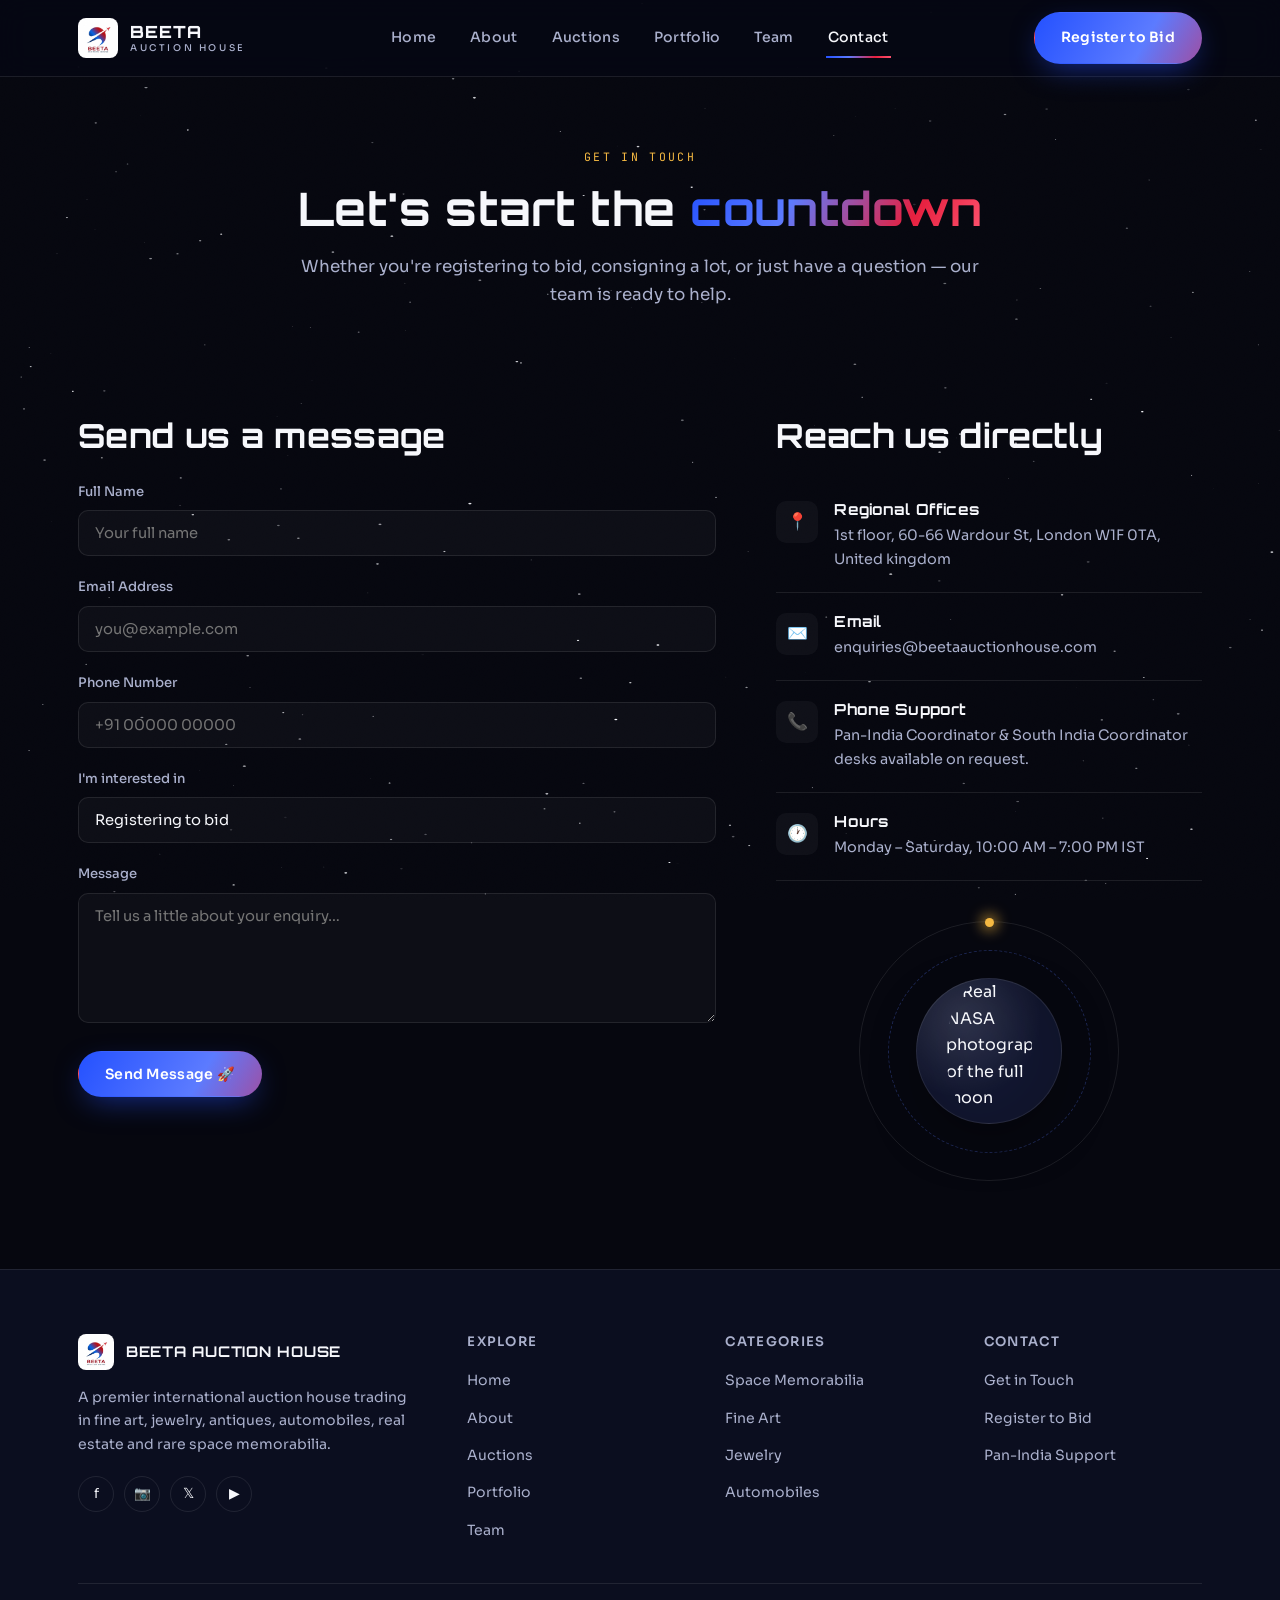
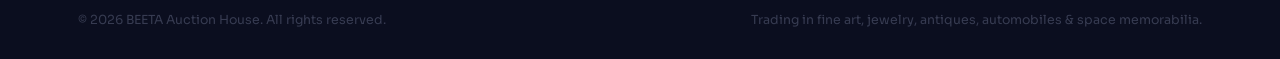
==== contact.html @ 9a831c0e "Add files via upload" ====
<!DOCTYPE html>
<html lang="en">
<head>
<meta charset="UTF-8">
<meta name="viewport" content="width=device-width, initial-scale=1.0">
<title>Contact — BEETA Auction House</title>
<meta name="description" content="Get in touch with BEETA Auction House to register for bidding, consign a lot, or ask a question.">
<link rel="icon" href="images/logo.jpeg">
<link rel="preconnect" href="https://fonts.googleapis.com">
<link href="https://fonts.googleapis.com/css2?family=Orbitron:wght@600;700;800;900&family=Sora:wght@400;500;600;700&family=JetBrains+Mono:wght@400;500;700&display=swap" rel="stylesheet">
<link rel="stylesheet" href="css/style.css">
</head>
<body>

<canvas id="starfield"></canvas>
<div class="grain"></div>

<header class="site-nav">
  <div class="nav-row">
    <a href="index.html" class="brand">
      <img src="images/logo.jpeg" alt="BEETA Auction House logo">
      <span class="name">BEETA<span>AUCTION HOUSE</span></span>
    </a>
    <nav class="main-links">
      <a href="index.html">Home</a>
      <a href="about.html">About</a>
      <a href="services.html">Auctions</a>
      <a href="portfolio.html">Portfolio</a>
      <a href="team.html">Team</a>
      <a href="contact.html">Contact</a>
    </nav>
    <div class="nav-cta">
      <a href="contact.html" class="btn btn-primary">Register to Bid</a>
      <button class="burger" aria-label="Toggle menu">☰</button>
    </div>
  </div>
</header>

<section class="page-hero">
  <div class="wrap">
    <span class="eyebrow">Get In Touch</span>
    <h1>Let's start the <span class="grad-text">countdown</span></h1>
    <p>Whether you're registering to bid, consigning a lot, or just have a question — our team is ready to help.</p>
  </div>
</section>

<section>
  <div class="wrap contact-grid">
    <div>
      <h2 style="margin-bottom:26px;">Send us a message</h2>
      <form id="contact-form" novalidate>
        <div class="form-field">
          <label for="fullname">Full Name</label>
          <input type="text" id="fullname" name="fullname" placeholder="Your full name" required>
        </div>
        <div class="form-field">
          <label for="email">Email Address</label>
          <input type="email" id="email" name="email" placeholder="you@example.com" required>
        </div>
        <div class="form-field">
          <label for="phone">Phone Number</label>
          <input type="tel" id="phone" name="phone" placeholder="+91 00000 00000">
        </div>
        <div class="form-field">
          <label for="interest">I'm interested in</label>
          <select id="interest" name="interest">
            <option>Registering to bid</option>
            <option>Consigning a lot</option>
            <option>Space &amp; aviation memorabilia</option>
            <option>Fine art &amp; sculpture</option>
            <option>Jewelry &amp; gemstones</option>
            <option>General enquiry</option>
          </select>
        </div>
        <div class="form-field">
          <label for="message">Message</label>
          <textarea id="message" name="message" placeholder="Tell us a little about your enquiry…" required></textarea>
        </div>
        <button type="submit" class="btn btn-primary">Send Message 🚀</button>
        <div class="form-success" id="form-success">Thank you — your message has landed safely. Our team will be in touch shortly.</div>
      </form>
    </div>

    <div>
      <h2 style="margin-bottom:26px;">Reach us directly</h2>
      <div class="info-card">
        <div class="ic">📍</div>
        <div>
          <h4>Regional Offices</h4>
          <p>1st floor, 60-66 Wardour St, London W1F 0TA, United kingdom</p>
        </div>
      </div>
      <div class="info-card">
        <div class="ic">✉️</div>
        <div>
          <h4>Email</h4>
          <p>enquiries@beetaauctionhouse.com</p>
        </div>
      </div>
      <div class="info-card">
        <div class="ic">📞</div>
        <div>
          <h4>Phone Support</h4>
          <p>Pan-India Coordinator &amp; South India Coordinator desks available on request.</p>
        </div>
      </div>
      <div class="info-card">
        <div class="ic">🕐</div>
        <div>
          <h4>Hours</h4>
          <p>Monday – Saturday, 10:00 AM – 7:00 PM IST</p>
        </div>
      </div>

      <div class="orbit-figure" style="max-width:260px; margin-top:40px;">
        <div class="orbit-ring r1"><span class="orbit-dot"></span></div>
        <div class="orbit-ring r2"></div>
        <div class="orbit-core">
          <img src="https://commons.wikimedia.org/wiki/Special:FilePath/Full_moon.jpeg?width=600" alt="Real NASA photograph of the full moon" style="width:60%; border-radius:50%; filter:drop-shadow(0 0 30px rgba(92,123,255,.35));">
        </div>
      </div>
    </div>
  </div>
</section>

<footer>
  <div class="wrap">
    <div class="footer-grid">
      <div class="footer">
        <div class="footer-brand">
          <img src="images/logo.jpeg" alt="BEETA Auction House logo">
          <span>BEETA AUCTION HOUSE</span>
        </div>
        <p class="blurb">A premier international auction house trading in fine art, jewelry, antiques, automobiles, real estate and rare space memorabilia.</p>
        <div class="socials">
          <a href="#" aria-label="Facebook">f</a>
          <a href="#" aria-label="Instagram">📷</a>
          <a href="#" aria-label="X (Twitter)">𝕏</a>
          <a href="#" aria-label="YouTube">▶</a>
        </div>
      </div>
      <div class="footer">
        <h4>Explore</h4>
        <ul>
          <li><a href="index.html">Home</a></li>
          <li><a href="about.html">About</a></li>
          <li><a href="services.html">Auctions</a></li>
          <li><a href="portfolio.html">Portfolio</a></li>
          <li><a href="team.html">Team</a></li>
        </ul>
      </div>
      <div class="footer">
        <h4>Categories</h4>
        <ul>
          <li><a href="services.html">Space Memorabilia</a></li>
          <li><a href="services.html">Fine Art</a></li>
          <li><a href="services.html">Jewelry</a></li>
          <li><a href="services.html">Automobiles</a></li>
        </ul>
      </div>
      <div class="footer">
        <h4>Contact</h4>
        <ul>
          <li><a href="contact.html">Get in Touch</a></li>
          <li><a href="contact.html">Register to Bid</a></li>
          <li><a href="contact.html">Pan-India Support</a></li>
        </ul>
      </div>
    </div>
    <div class="footer-bottom">
      <span>© 2026 BEETA Auction House. All rights reserved.</span>
      <span>Trading in fine art, jewelry, antiques, automobiles &amp; space memorabilia.</span>
    </div>
  </div>
</footer>

<script src="js/script.js"></script>
</body>
</html>
---- css/style.css ----
/* =========================================================
   BEETA AUCTION HOUSE — stylesheet
   Palette: deep space navy + blue/red brand gradient + gold accent
   Display: Orbitron · Body: Sora · Data/mono: JetBrains Mono
   ========================================================= */

:root{
  --ink:        #06070f;
  --ink-2:      #0b0e1f;
  --ink-3:      #10142b;
  --line:       rgba(246,247,251,0.09);
  --line-soft:  rgba(246,247,251,0.05);

  --paper:      #f6f7fb;
  --muted:      #aab0cc;
  --muted-2:    #7278946e;

  --blue:       #2451ff;
  --blue-soft:  #5c7bff;
  --red:        #e6203f;
  --red-soft:   #ff5470;
  --gold:       #f5b942;

  --grad-brand: linear-gradient(120deg, var(--blue) 0%, var(--blue-soft) 35%, var(--red) 75%, var(--red-soft) 100%);

  --font-display: 'Orbitron', sans-serif;
  --font-body:    'Sora', sans-serif;
  --font-mono:    'JetBrains Mono', monospace;

  --container: 1180px;
  --radius-sm: 10px;
  --radius-md: 16px;
  --radius-lg: 26px;

  --shadow-1: 0 20px 60px -20px rgba(0,0,0,.55);
  --shadow-2: 0 10px 30px -12px rgba(0,0,0,.5);
}

/* ---------- Reset ---------- */
*, *::before, *::after{ box-sizing: border-box; }
html{ scroll-behavior: smooth; }
body{
  margin: 0;
  background: var(--ink);
  color: var(--paper);
  font-family: var(--font-body);
  font-size: 16px;
  line-height: 1.65;
  -webkit-font-smoothing: antialiased;
  overflow-x: hidden;
}
img{ max-width: 100%; display: block; }
a{ color: inherit; text-decoration: none; }
ul{ list-style: none; margin: 0; padding: 0; }
button{ font-family: inherit; cursor: pointer; }
h1, h2, h3, h4{
  font-family: var(--font-display);
  font-weight: 700;
  line-height: 1.15;
  margin: 0;
  letter-spacing: .01em;
}
h2{ font-size: clamp(1.7rem, 2.6vw, 2.5rem); }
h3{ font-size: 1.15rem; font-weight: 600; }
p{ margin: 0; color: var(--muted); }

:focus-visible{
  outline: 2px solid var(--gold);
  outline-offset: 3px;
  border-radius: 4px;
}

@media (prefers-reduced-motion: reduce){
  html{ scroll-behavior: auto; }
  *, *::before, *::after{
    animation-duration: .001ms !important;
    animation-iteration-count: 1 !important;
    transition-duration: .001ms !important;
    scroll-behavior: auto !important;
  }
}

/* ---------- Background layers ---------- */
#starfield{
  position: fixed;
  inset: 0;
  width: 100%;
  height: 100%;
  z-index: 0;
  pointer-events: none;
}
.grain{
  position: fixed;
  inset: 0;
  z-index: 1;
  pointer-events: none;
  opacity: .035;
  mix-blend-mode: overlay;
  background-image: url("data:image/svg+xml,%3Csvg xmlns='http://www.w3.org/2000/svg' width='120' height='120'%3E%3Cfilter id='n'%3E%3CfeTurbulence type='fractalNoise' baseFrequency='0.9' numOctaves='2' stitchTiles='stitch'/%3E%3C/filter%3E%3Crect width='100%25' height='100%25' filter='url(%23n)'/%3E%3C/svg%3E");
}
.shooting-star{
  position: fixed;
  z-index: 1;
  width: 3px;
  height: 3px;
  border-radius: 50%;
  background: #fff;
  pointer-events: none;
}

header, section, footer{ position: relative; z-index: 2; }

.wrap{
  max-width: var(--container);
  margin: 0 auto;
  padding: 0 28px;
}

section{ padding: 88px 0; }
.section-alt{ background: linear-gradient(180deg, rgba(255,255,255,.015), rgba(255,255,255,0) 60%); border-top: 1px solid var(--line-soft); border-bottom: 1px solid var(--line-soft); }

.mt-lg{ margin-top: 64px; }
.text-center{ text-align: center; }

/* ---------- Nav ---------- */
.site-nav{
  position: sticky;
  top: 0;
  z-index: 40;
  backdrop-filter: blur(14px);
  background: rgba(6,7,20,0.72);
  border-bottom: 1px solid var(--line);
}
.nav-row{
  max-width: var(--container);
  margin: 0 auto;
  padding: 0 28px;
  height: 76px;
  display: flex;
  align-items: center;
  justify-content: space-between;
  gap: 24px;
}
.brand{
  display: flex;
  align-items: center;
  gap: 12px;
  flex-shrink: 0;
}
.brand img{
  width: 40px;
  height: 40px;
  object-fit: contain;
  border-radius: 8px;
}
.brand .name{
  font-family: var(--font-display);
  font-weight: 800;
  font-size: 1.05rem;
  letter-spacing: .06em;
  color: var(--paper);
  line-height: 1.1;
  display: flex;
  flex-direction: column;
}
.brand .name span{
  font-family: var(--font-body);
  font-weight: 500;
  font-size: .58rem;
  letter-spacing: .28em;
  color: var(--muted);
  margin-top: 2px;
}
.main-links{
  display: flex;
  align-items: center;
  gap: 30px;
  flex: 1;
  justify-content: center;
}
.main-links a{
  font-size: .88rem;
  font-weight: 500;
  color: var(--muted);
  letter-spacing: .02em;
  padding: 8px 2px;
  position: relative;
  transition: color .2s ease;
  white-space: nowrap;
}
.main-links a::after{
  content: '';
  position: absolute;
  left: 0; right: 0; bottom: 0;
  height: 2px;
  background: var(--grad-brand);
  transform: scaleX(0);
  transform-origin: left;
  transition: transform .25s ease;
}
.main-links a:hover, .main-links a.active{ color: var(--paper); }
.main-links a:hover::after, .main-links a.active::after{ transform: scaleX(1); }

.nav-cta{
  display: flex;
  align-items: center;
  gap: 14px;
  flex-shrink: 0;
}
.burger{
  display: none;
  background: transparent;
  border: 1px solid var(--line);
  color: var(--paper);
  width: 42px;
  height: 42px;
  border-radius: var(--radius-sm);
  font-size: 1.1rem;
}

/* ---------- Buttons ---------- */
.btn{
  display: inline-flex;
  align-items: center;
  justify-content: center;
  gap: 8px;
  padding: 13px 26px;
  border-radius: 999px;
  font-size: .88rem;
  font-weight: 600;
  letter-spacing: .02em;
  border: 1px solid transparent;
  white-space: nowrap;
  transition: transform .2s ease, box-shadow .2s ease, background .2s ease, border-color .2s ease;
}
.btn-primary{
  background: var(--grad-brand);
  background-size: 200% 100%;
  background-position: 0% 0%;
  color: #fff;
  box-shadow: 0 10px 30px -8px rgba(36,81,255,.55);
}
.btn-primary:hover{
  background-position: 100% 0%;
  transform: translateY(-2px);
  box-shadow: 0 16px 36px -8px rgba(230,32,63,.55);
}
.btn-ghost{
  background: rgba(255,255,255,.03);
  color: var(--paper);
  border-color: var(--line);
}
.btn-ghost:hover{
  border-color: var(--blue-soft);
  background: rgba(92,123,255,.08);
  transform: translateY(-2px);
}

/* ---------- Typography helpers ---------- */
.eyebrow{
  display: inline-block;
  font-family: var(--font-mono);
  font-size: .72rem;
  letter-spacing: .2em;
  text-transform: uppercase;
  color: var(--gold);
  margin-bottom: 14px;
}
.grad-text{
  background: var(--grad-brand);
  -webkit-background-clip: text;
  background-clip: text;
  color: transparent;
}
.lead{
  font-size: 1.08rem;
  color: var(--muted);
  max-width: 56ch;
}

/* ---------- Hero ---------- */
.hero{
  position: relative;
  padding-top: 64px;
  padding-bottom: 60px;
  overflow: hidden;
}
.hero-bg{
  position: absolute;
  inset: 0;
  z-index: -1;
}
.hero-bg img{
  width: 100%;
  height: 100%;
  object-fit: cover;
  opacity: .32;
  filter: saturate(1.1) contrast(1.05);
}
.hero-bg::after{
  content: '';
  position: absolute;
  inset: 0;
  background: linear-gradient(180deg, rgba(6,7,20,.55) 0%, var(--ink) 92%);
}
.hero-grid{
  display: grid;
  grid-template-columns: 1.15fr .85fr;
  align-items: center;
  gap: 40px;
  padding-bottom: 56px;
}
.hero h1{
  font-size: clamp(2.3rem, 4.4vw, 3.6rem);
  margin: 18px 0 22px;
}
.hero-actions{
  display: flex;
  align-items: center;
  gap: 16px;
  margin-top: 34px;
  flex-wrap: wrap;
}

/* ---------- Orbit figure (signature motif) ---------- */
.orbit-figure{
  position: relative;
  aspect-ratio: 1 / 1;
  max-width: 420px;
  margin: 0 auto;
  display: flex;
  align-items: center;
  justify-content: center;
}
.orbit-ring{
  position: absolute;
  border: 1px solid var(--line);
  border-radius: 50%;
}
.orbit-ring.r1{ inset: 0; animation: spin 34s linear infinite; }
.orbit-ring.r2{ inset: 11%; border-style: dashed; border-color: rgba(92,123,255,.28); animation: spin 22s linear infinite reverse; }
.orbit-ring.r3{ inset: 22%; animation: spin 16s linear infinite; }
.orbit-dot{
  position: absolute;
  top: -4px;
  left: 50%;
  width: 9px;
  height: 9px;
  margin-left: -4.5px;
  border-radius: 50%;
  background: var(--gold);
  box-shadow: 0 0 14px 3px rgba(245,185,66,.75);
}
.orbit-core{
  position: relative;
  width: 56%;
  height: 56%;
  border-radius: 50%;
  background: radial-gradient(circle at 32% 28%, rgba(255,255,255,.12), rgba(255,255,255,0) 55%), var(--ink-3);
  border: 1px solid var(--line);
  display: flex;
  align-items: center;
  justify-content: center;
  box-shadow: var(--shadow-1);
  overflow: hidden;
}
.orbit-core img{ width: 100%; height: 100%; object-fit: cover; }
@keyframes spin{ to{ transform: rotate(360deg); } }

/* ---------- Stats ---------- */
.stats{
  display: grid;
  grid-template-columns: repeat(4, 1fr);
  gap: 24px;
  padding-top: 20px;
  border-top: 1px solid var(--line);
}
.stat{ text-align: left; }
.stat .num{
  font-family: var(--font-display);
  font-size: clamp(1.6rem, 2.6vw, 2.1rem);
  font-weight: 700;
  color: var(--paper);
}
.stat .label{
  font-size: .8rem;
  color: var(--muted);
  margin-top: 4px;
  letter-spacing: .02em;
}

/* ---------- Section head ---------- */
.section-head{
  max-width: 640px;
  margin: 0 auto 48px;
  text-align: center;
}
.section-head h2{ margin-top: 10px; }
.section-head p{ margin-top: 14px; }

/* ---------- Cards ---------- */
.cards{
  display: grid;
  grid-template-columns: repeat(3, 1fr);
  gap: 22px;
}
.card{
  background: rgba(255,255,255,.025);
  border: 1px solid var(--line);
  border-radius: var(--radius-md);
  padding: 30px 26px;
  transition: transform .25s ease, border-color .25s ease, background .25s ease;
}
.card:hover{
  transform: translateY(-4px);
  border-color: rgba(92,123,255,.35);
  background: rgba(255,255,255,.04);
}
.card .icon{
  font-size: 1.6rem;
  width: 52px;
  height: 52px;
  display: flex;
  align-items: center;
  justify-content: center;
  border-radius: var(--radius-sm);
  background: rgba(255,255,255,.04);
  margin-bottom: 18px;
}
.card h3{ margin-bottom: 10px; }

/* ---------- Split layout ---------- */
.split{
  display: grid;
  grid-template-columns: 1fr 1fr;
  gap: 56px;
  align-items: center;
}

/* ---------- Feature list ---------- */
.feature-list{ display: flex; flex-direction: column; gap: 18px; }
.feature-list li{
  display: flex;
  align-items: flex-start;
  gap: 14px;
  color: var(--muted);
}
.feature-list b{ color: var(--paper); }
.tick{
  flex-shrink: 0;
  width: 26px;
  height: 26px;
  border-radius: 50%;
  background: rgba(36,81,255,.15);
  color: var(--blue-soft);
  display: flex;
  align-items: center;
  justify-content: center;
  font-size: .75rem;
  margin-top: 2px;
}

/* ---------- Lots ---------- */
.lots{
  display: grid;
  grid-template-columns: repeat(3, 1fr);
  gap: 22px;
}
.lot-card{
  border: 1px solid var(--line);
  border-radius: var(--radius-md);
  overflow: hidden;
  background: rgba(255,255,255,.02);
  transition: transform .25s ease, border-color .25s ease;
}
.lot-card:hover{ transform: translateY(-4px); border-color: rgba(245,185,66,.35); }
.lot-visual{
  aspect-ratio: 16/10;
  background: linear-gradient(160deg, var(--ink-3), var(--ink-2));
  display: flex;
  align-items: center;
  justify-content: center;
}
.lot-visual svg{ width: 46%; height: 46%; }
.lot-visual img{ width: 100%; height: 100%; object-fit: cover; }
.lot-body{ padding: 22px; }
.lot-tag{
  font-family: var(--font-mono);
  font-size: .7rem;
  letter-spacing: .06em;
  color: var(--gold);
  text-transform: uppercase;
}
.lot-body h3{ margin: 10px 0 16px; }
.lot-meta{
  display: flex;
  align-items: center;
  justify-content: space-between;
  gap: 12px;
  padding-top: 14px;
  border-top: 1px solid var(--line);
  flex-wrap: wrap;
}
.lot-price{
  font-family: var(--font-mono);
  font-weight: 700;
  color: var(--paper);
  font-size: 1.05rem;
}
.lot-timer{
  font-family: var(--font-mono);
  font-size: .78rem;
  color: var(--red-soft);
}

/* ---------- CTA band ---------- */
.cta-band{
  display: flex;
  align-items: center;
  justify-content: space-between;
  gap: 32px;
  flex-wrap: wrap;
  background: linear-gradient(120deg, rgba(36,81,255,.12), rgba(230,32,63,.10));
  border: 1px solid var(--line);
  border-radius: var(--radius-lg);
  padding: 46px 50px;
}

/* ---------- Footer ---------- */
footer{
  border-top: 1px solid var(--line);
  padding: 64px 0 28px;
  background: var(--ink-2);
}
.footer-grid{
  display: grid;
  grid-template-columns: 1.6fr 1fr 1fr 1fr;
  gap: 40px;
  padding-bottom: 40px;
}
.footer-brand{
  display: flex;
  align-items: center;
  gap: 12px;
  margin-bottom: 16px;
}
.footer-brand img{ width: 36px; height: 36px; border-radius: 8px; object-fit: contain; }
.footer-brand span{
  font-family: var(--font-display);
  font-weight: 700;
  font-size: .92rem;
  letter-spacing: .05em;
}
.footer .blurb{ font-size: .88rem; max-width: 34ch; }
.footer h4{
  font-family: var(--font-body);
  font-weight: 600;
  font-size: .82rem;
  letter-spacing: .1em;
  text-transform: uppercase;
  color: var(--muted);
  margin-bottom: 18px;
}
.footer ul{ display: flex; flex-direction: column; gap: 11px; }
.footer ul a{
  font-size: .88rem;
  color: var(--muted);
  transition: color .2s ease;
}
.footer ul a:hover{ color: var(--paper); }
.socials{ display: flex; gap: 10px; margin-top: 20px; }
.socials a{
  width: 36px; height: 36px;
  border-radius: 50%;
  border: 1px solid var(--line);
  display: flex; align-items: center; justify-content: center;
  font-size: .85rem;
  transition: border-color .2s ease, background .2s ease;
}
.socials a:hover{ border-color: var(--blue-soft); background: rgba(92,123,255,.1); }
.footer-bottom{
  display: flex;
  align-items: center;
  justify-content: space-between;
  gap: 16px;
  flex-wrap: wrap;
  padding-top: 26px;
  border-top: 1px solid var(--line);
  font-size: .78rem;
  color: var(--muted-2);
}

/* ---------- Page hero (inner pages) ---------- */
.page-hero{
  padding: 70px 0 20px;
  text-align: center;
}
.page-hero .wrap{ max-width: 820px; }
.page-hero .eyebrow{ display: block; }
.page-hero h1{ margin: 16px 0 18px; font-size: clamp(2.1rem, 3.6vw, 3rem); }
.page-hero p{ font-size: 1.05rem; max-width: 60ch; margin: 0 auto; }
.page-banner{
  margin-top: 46px;
  border-radius: var(--radius-lg);
  overflow: hidden;
  border: 1px solid var(--line);
  box-shadow: var(--shadow-1);
  aspect-ratio: 21/8;
}
.page-banner img{ width: 100%; height: 100%; object-fit: cover; }

/* ---------- Value grid (about) ---------- */
.value-grid{
  display: grid;
  grid-template-columns: repeat(4, 1fr);
  gap: 20px;
}
.value-card{
  border: 1px solid var(--line);
  border-radius: var(--radius-md);
  padding: 26px 22px;
  background: rgba(255,255,255,.02);
}
.value-card .n{
  font-family: var(--font-mono);
  color: var(--muted-2);
  font-size: .85rem;
  margin-bottom: 14px;
}
.value-card h3{ margin-bottom: 10px; }
.value-card p{ font-size: .92rem; }

/* ---------- Timeline (about) ---------- */
.timeline{
  display: grid;
  grid-template-columns: repeat(4, 1fr);
  gap: 22px;
  position: relative;
}
.timeline::before{
  content: '';
  position: absolute;
  top: 11px;
  left: 0; right: 0;
  height: 1px;
  background: var(--line);
  z-index: 0;
}
.tl-item{
  position: relative;
  padding-top: 34px;
}
.tl-item::before{
  content: '';
  position: absolute;
  top: 0; left: 0;
  width: 12px; height: 12px;
  border-radius: 50%;
  background: var(--ink);
  border: 2px solid var(--gold);
  z-index: 1;
}
.tl-item h4{
  font-family: var(--font-display);
  font-size: 1rem;
  margin-bottom: 10px;
  color: var(--paper);
}
.tl-item p{ font-size: .9rem; }

/* ---------- Team ---------- */
.team-group{ margin-bottom: 54px; }
.team-group:last-child{ margin-bottom: 0; }
.group-title{
  font-size: 1rem;
  letter-spacing: .06em;
  text-transform: uppercase;
  color: var(--gold);
  margin-bottom: 24px;
}
.team-grid{
  display: grid;
  grid-template-columns: repeat(4, 1fr);
  gap: 20px;
}
.member{
  border: 1px solid var(--line);
  border-radius: var(--radius-md);
  padding: 26px 20px;
  text-align: center;
  background: rgba(255,255,255,.02);
  transition: transform .25s ease, border-color .25s ease;
}
.member:hover{ transform: translateY(-4px); border-color: rgba(92,123,255,.35); }
.avatar{
  width: 62px; height: 62px;
  margin: 0 auto 16px;
  border-radius: 50%;
  background: var(--grad-brand);
  display: flex; align-items: center; justify-content: center;
  font-family: var(--font-display);
  font-weight: 700;
  font-size: .95rem;
  color: #fff;
}
.role{
  font-family: var(--font-mono);
  font-size: .72rem;
  letter-spacing: .05em;
  text-transform: uppercase;
  color: var(--muted);
  margin-bottom: 6px;
}
.mname{ font-weight: 600; font-size: .95rem; }

/* ---------- Portfolio ---------- */
.portfolio-filter{
  display: flex;
  flex-wrap: wrap;
  gap: 10px;
  justify-content: center;
  margin-bottom: 42px;
}
.chip{
  border: 1px solid var(--line);
  background: rgba(255,255,255,.02);
  color: var(--muted);
  padding: 9px 20px;
  border-radius: 999px;
  font-size: .85rem;
  font-weight: 500;
  transition: all .2s ease;
}
.chip:hover{ color: var(--paper); border-color: var(--blue-soft); }
.chip.active{
  background: var(--grad-brand);
  color: #fff;
  border-color: transparent;
}
.portfolio-grid{
  display: grid;
  grid-template-columns: repeat(3, 1fr);
  gap: 22px;
}
.pf-item{
  border: 1px solid var(--line);
  border-radius: var(--radius-md);
  overflow: hidden;
  background: rgba(255,255,255,.02);
  transition: transform .25s ease, border-color .25s ease, opacity .25s ease;
}
.pf-item:hover{ transform: translateY(-4px); border-color: rgba(245,185,66,.35); }
.pf-item.hide{ display: none; }
.pf-image{
  aspect-ratio: 4/3;
  background: linear-gradient(160deg, var(--ink-3), var(--ink-2));
  display: flex; align-items: center; justify-content: center;
  overflow: hidden;
}
.pf-image img{ width: 100%; height: 100%; object-fit: cover; }
.pf-image.gavel-bg{ background: linear-gradient(160deg, rgba(245,185,66,.12), var(--ink-2)); }
.pf-image.gavel-bg img{ width: 44%; height: 44%; object-fit: contain; }
.pf-body{ padding: 20px 22px; }
.pf-body h3{ margin: 10px 0 14px; }

/* ---------- Contact ---------- */
.contact-grid{
  display: grid;
  grid-template-columns: 1.2fr .8fr;
  gap: 60px;
  align-items: start;
}
.form-field{ margin-bottom: 20px; }
.form-field label{
  display: block;
  font-size: .82rem;
  font-weight: 500;
  color: var(--muted);
  margin-bottom: 8px;
}
.form-field input,
.form-field select,
.form-field textarea{
  width: 100%;
  padding: 13px 16px;
  border-radius: var(--radius-sm);
  border: 1px solid var(--line);
  background: rgba(255,255,255,.03);
  color: var(--paper);
  font-family: var(--font-body);
  font-size: .92rem;
  transition: border-color .2s ease, background .2s ease;
}
.form-field textarea{ min-height: 130px; resize: vertical; }
.form-field input:focus,
.form-field select:focus,
.form-field textarea:focus{
  outline: none;
  border-color: var(--blue-soft);
  background: rgba(92,123,255,.06);
}
.form-field select{ appearance: none; cursor: pointer; }
.form-success{
  display: none;
  margin-top: 20px;
  padding: 16px 18px;
  border-radius: var(--radius-sm);
  border: 1px solid rgba(92,123,255,.35);
  background: rgba(92,123,255,.08);
  font-size: .9rem;
  color: var(--paper);
}
.form-success.show{ display: block; }

.info-card{
  display: flex;
  align-items: flex-start;
  gap: 16px;
  padding: 20px 0;
  border-bottom: 1px solid var(--line);
}
.info-card:last-of-type{ border-bottom: none; }
.info-card .ic{
  width: 42px; height: 42px;
  flex-shrink: 0;
  border-radius: var(--radius-sm);
  background: rgba(255,255,255,.04);
  display: flex; align-items: center; justify-content: center;
  font-size: 1.05rem;
}
.info-card h4{ font-size: .95rem; margin-bottom: 6px; }
.info-card p{ font-size: .9rem; }

/* =========================================================
   Responsive
   ========================================================= */
@media (max-width: 980px){
  .hero-grid{ grid-template-columns: 1fr; }
  .orbit-figure{ max-width: 280px; }
  .stats{ grid-template-columns: repeat(2, 1fr); row-gap: 30px; }
  .cards{ grid-template-columns: repeat(2, 1fr); }
  .split{ grid-template-columns: 1fr; gap: 40px; }
  .lots{ grid-template-columns: repeat(2, 1fr); }
  .value-grid{ grid-template-columns: repeat(2, 1fr); }
  .timeline{ grid-template-columns: repeat(2, 1fr); row-gap: 34px; }
  .timeline::before{ display: none; }
  .team-grid{ grid-template-columns: repeat(2, 1fr); }
  .portfolio-grid{ grid-template-columns: repeat(2, 1fr); }
  .contact-grid{ grid-template-columns: 1fr; gap: 48px; }
  .footer-grid{ grid-template-columns: 1fr 1fr; row-gap: 36px; }
}

@media (max-width: 720px){
  section{ padding: 64px 0; }
  .wrap{ padding: 0 20px; }
  .main-links{ display: none; }
  .burger{ display: flex; align-items: center; justify-content: center; }
  .nav-cta .btn-primary{ display: none; }
  .cards{ grid-template-columns: 1fr; }
  .lots{ grid-template-columns: 1fr; }
  .value-grid{ grid-template-columns: 1fr; }
  .timeline{ grid-template-columns: 1fr; }
  .team-grid{ grid-template-columns: 1fr; }
  .portfolio-grid{ grid-template-columns: 1fr; }
  .stats{ grid-template-columns: repeat(2, 1fr); }
  .cta-band{ flex-direction: column; align-items: flex-start; padding: 34px 26px; }
  .footer-grid{ grid-template-columns: 1fr; }
  .footer-bottom{ flex-direction: column; align-items: flex-start; }
}
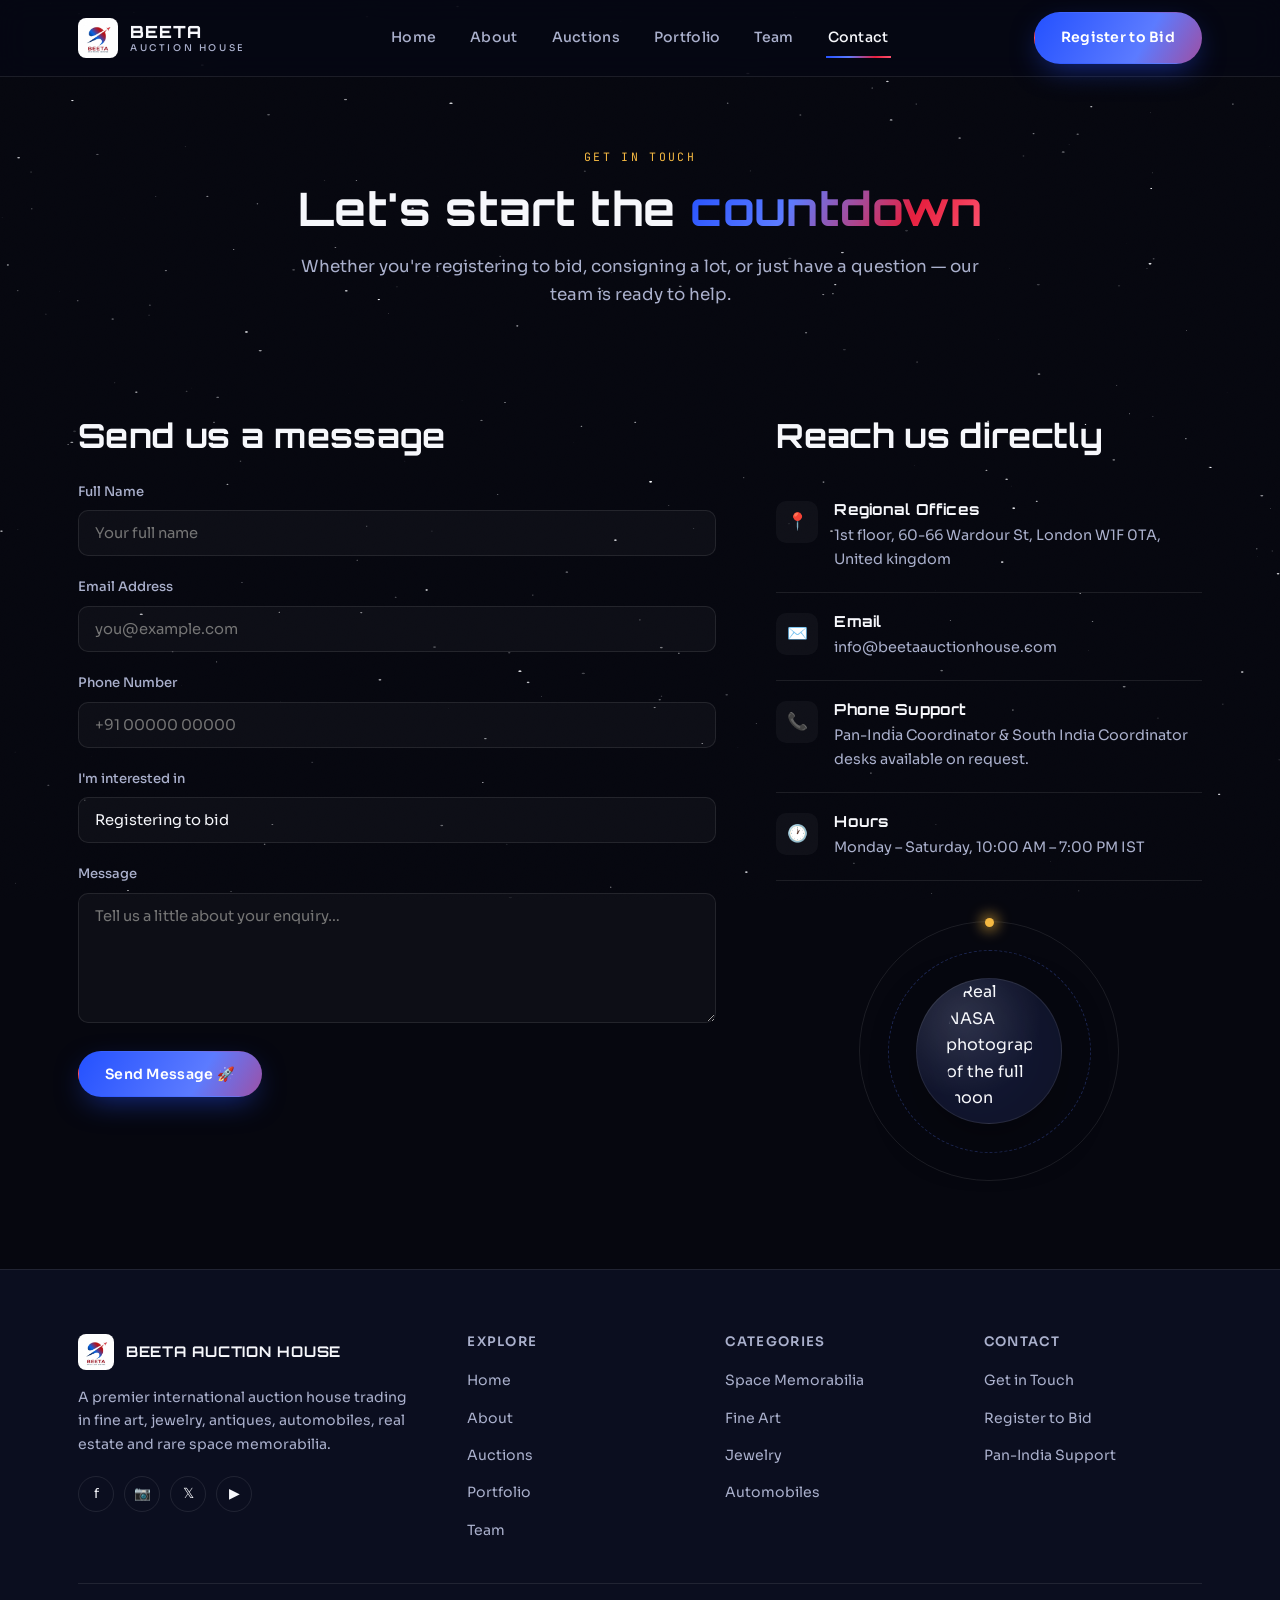
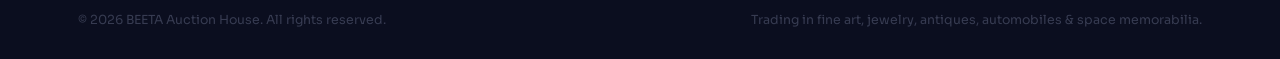
==== commit dbcd04b4: "Add files via upload" ====
--- a/contact.html
+++ b/contact.html
@@ -94,7 +94,7 @@
         <div class="ic">✉️</div>
         <div>
           <h4>Email</h4>
-          <p>enquiries@beetaauctionhouse.com</p>
+          <p>info@beetaauctionhouse.com</p>
         </div>
       </div>
       <div class="info-card">
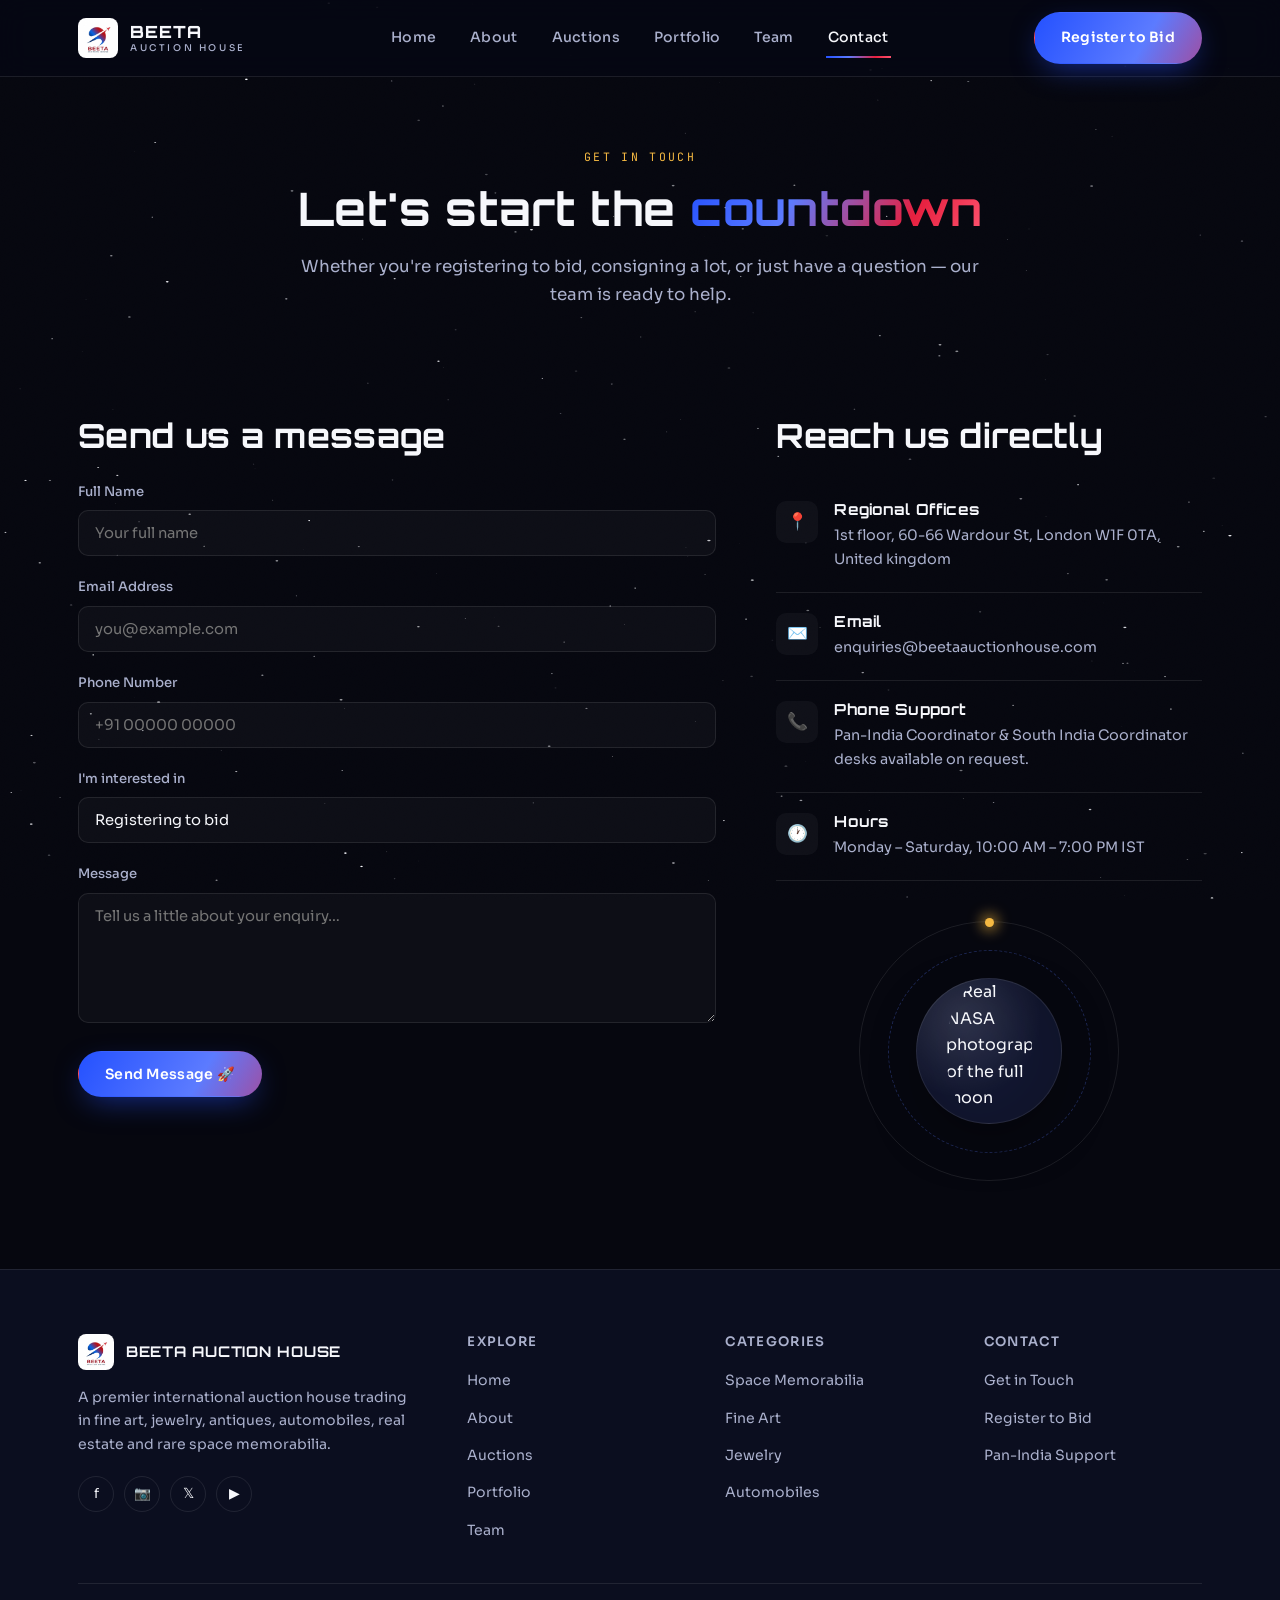
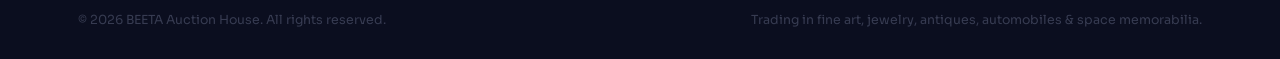
==== commit 200b3e0c: "Add files via upload" ====
--- a/contact.html
+++ b/contact.html
@@ -94,7 +94,7 @@
         <div class="ic">✉️</div>
         <div>
           <h4>Email</h4>
-          <p>info@beetaauctionhouse.com</p>
+          <p>enquiries@beetaauctionhouse.com</p>
         </div>
       </div>
       <div class="info-card">
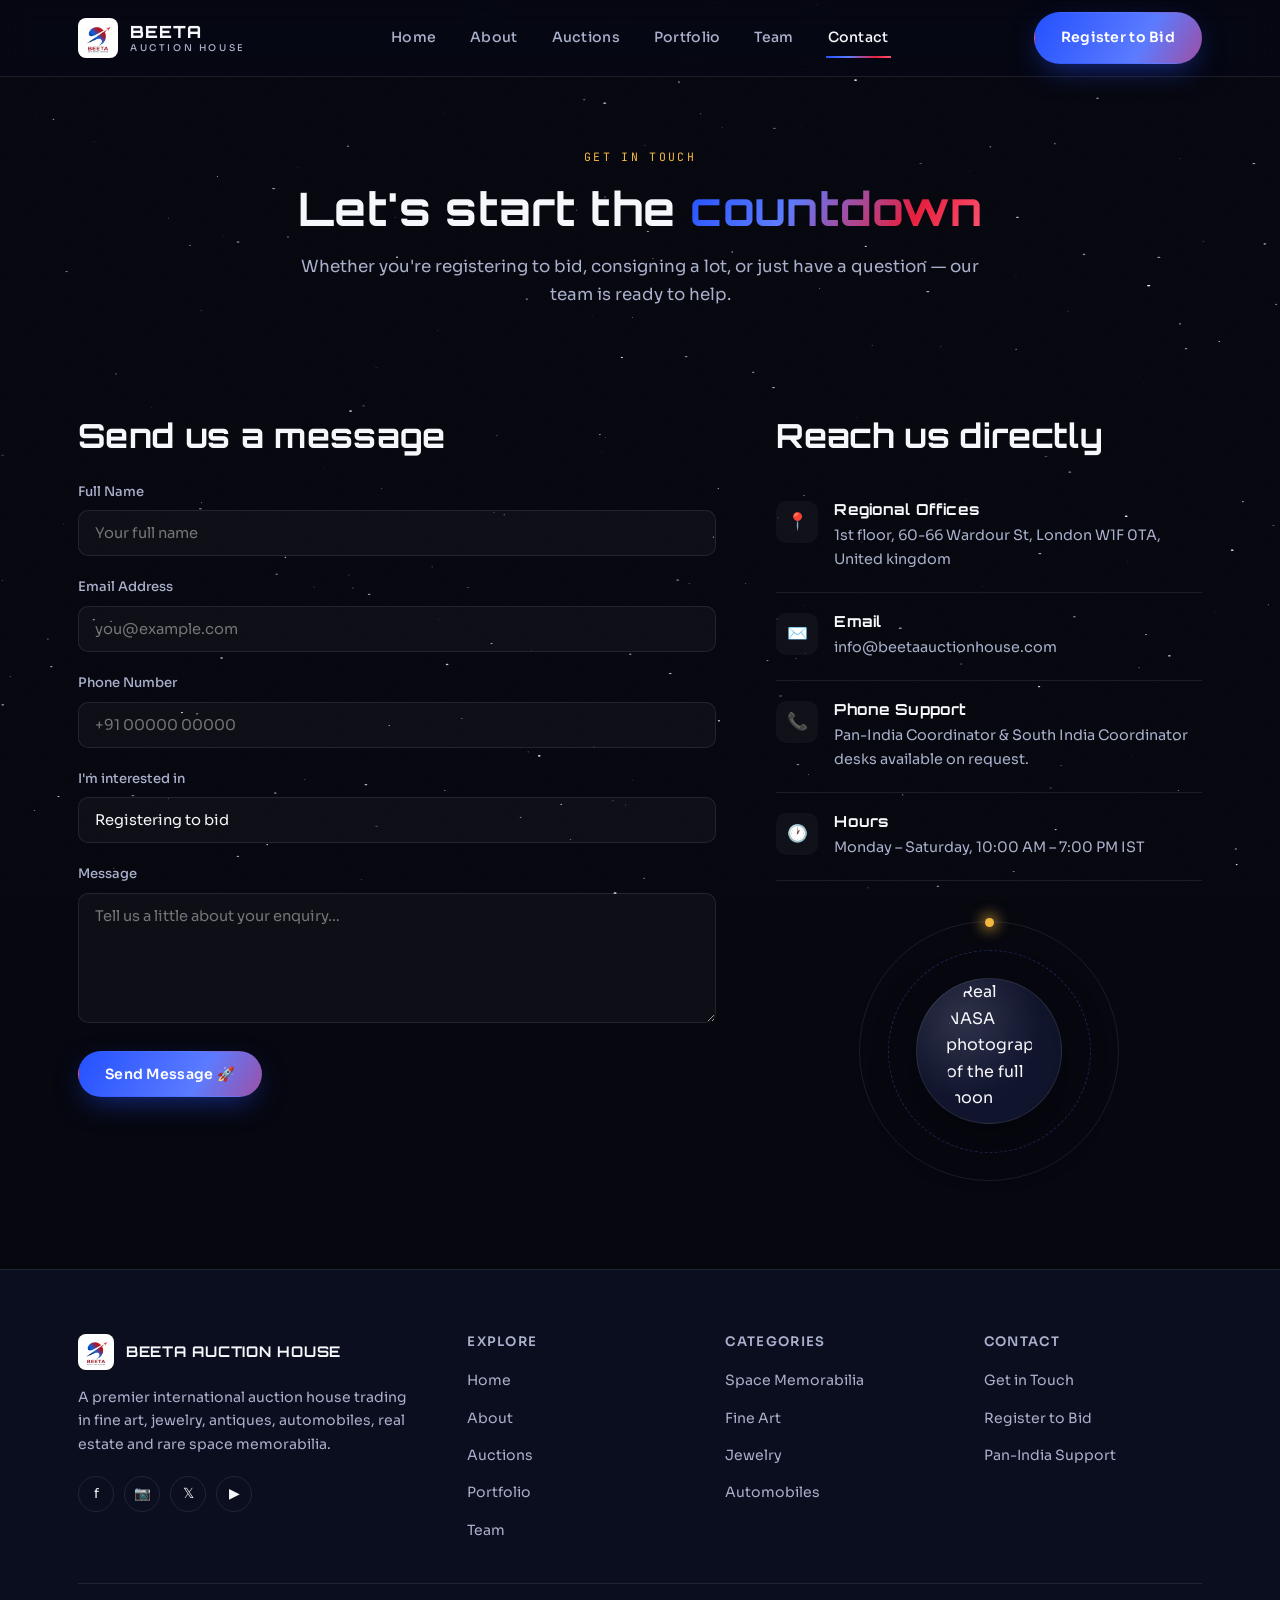
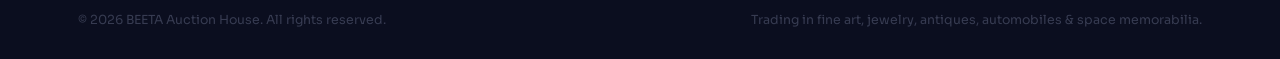
==== commit a35c721a: "Update contact.html" ====
--- a/contact.html
+++ b/contact.html
@@ -94,7 +94,7 @@
         <div class="ic">✉️</div>
         <div>
           <h4>Email</h4>
-          <p>enquiries@beetaauctionhouse.com</p>
+          <p>info@beetaauctionhouse.com</p>
         </div>
       </div>
       <div class="info-card">
